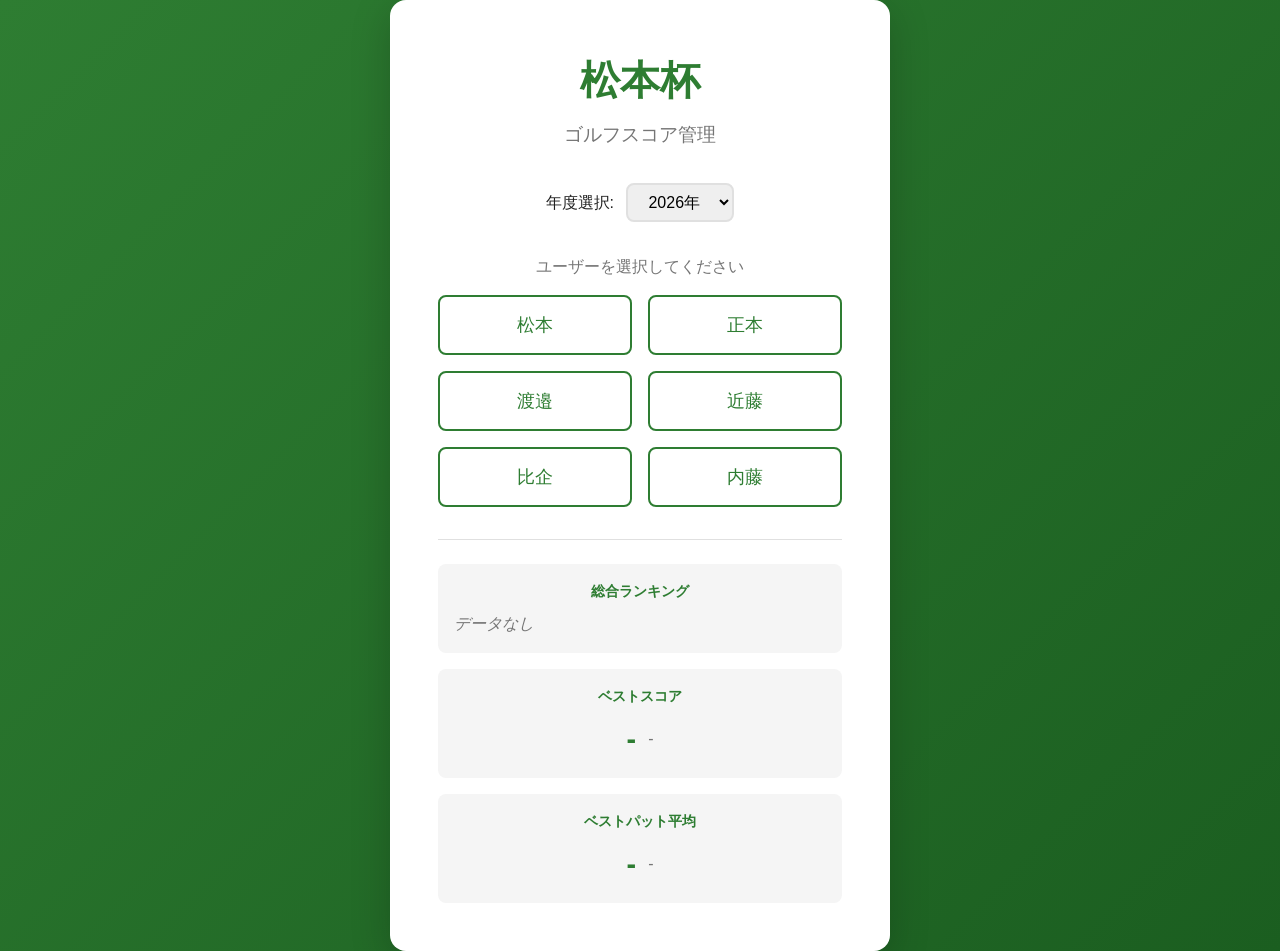
==== index.html @ 0624921a "年度ごとにファイルを管理するように修正" ====
<!DOCTYPE html>
<html lang="ja">
<head>
    <meta charset="UTF-8">
    <meta name="viewport" content="width=device-width, initial-scale=1.0">
    <title>松本杯 ゴルフスコア管理</title>
    <link rel="stylesheet" href="styles.css">
</head>
<body>
    <!-- ログイン画面 -->
    <div id="login-screen" class="screen">
        <div class="login-container">
            <h1>松本杯</h1>
            <h2>ゴルフスコア管理</h2>
            <div class="year-selector">
                <label for="year-select">年度選択:</label>
                <select id="year-select">
                    <!-- JSで動的に生成 -->
                </select>
            </div>
            <div class="user-selector">
                <p>ユーザーを選択してください</p>
                <div id="user-buttons" class="user-buttons">
                    <!-- JSで動的に生成 -->
                </div>
            </div>

            <div class="login-stats">
                <div class="login-stats-grid">
                    <div class="login-stat-item">
                        <h4>総合ランキング</h4>
                        <div id="login-ranking-list" class="login-ranking-list">
                            <!-- JSで動的に生成 -->
                        </div>
                    </div>
                    <div class="login-stat-item">
                        <h4>ベストスコア</h4>
                        <div class="login-stat-value">
                            <span id="login-best-score" class="stat-number">-</span>
                            <span id="login-best-score-holder" class="stat-holder">-</span>
                        </div>
                    </div>
                    <div class="login-stat-item">
                        <h4>ベストパット平均</h4>
                        <div class="login-stat-value">
                            <span id="login-best-putt" class="stat-number">-</span>
                            <span id="login-best-putt-holder" class="stat-holder">-</span>
                        </div>
                    </div>
                </div>
            </div>
        </div>
    </div>

    <!-- メイン画面 -->
    <div id="main-screen" class="screen hidden">
        <header>
            <div class="header-left">
                <h1 id="cup-title">2025松本杯</h1>
            </div>
            <div class="header-right">
                <button onclick="refreshData()" class="btn-refresh">最新データ取得</button>
                <span id="current-user"></span>
                <button id="logout-btn" class="btn-logout">ログアウト</button>
            </div>
        </header>

        <nav class="tab-nav">
            <button class="tab-btn active" data-tab="dashboard">ダッシュボード</button>
            <button class="tab-btn" data-tab="ranking">ランキング</button>
            <button class="tab-btn" data-tab="scores">スコア一覧</button>
            <button class="tab-btn" data-tab="my-input">スコア入力</button>
            <button class="tab-btn" data-tab="bulk-input">一括入力</button>
            <button class="tab-btn" data-tab="awards">各賞・ルール</button>
            <button class="tab-btn" data-tab="help">操作方法</button>
        </nav>

        <main>
            <!-- ダッシュボード -->
            <section id="dashboard" class="tab-content active">
                <div class="dashboard-grid">
                    <div class="card highlight-card">
                        <h3>ベストスコア賞</h3>
                        <div class="award-display">
                            <span class="big-number" id="best-score-value">-</span>
                            <span class="award-holder" id="best-score-holder">-</span>
                        </div>
                    </div>
                    <div class="card highlight-card">
                        <h3>パット平均ベスト賞</h3>
                        <div class="award-display">
                            <span class="big-number" id="best-putt-value">-</span>
                            <span class="award-holder" id="best-putt-holder">-</span>
                        </div>
                    </div>
                    <div class="card">
                        <h3>開催情報</h3>
                        <div class="info-display">
                            <p>総開催回数: <span id="total-rounds">-</span>回</p>
                            <p>有効参加者: <span id="valid-participants">-</span>名</p>
                        </div>
                    </div>
                    <div class="card">
                        <h3>あなたの成績</h3>
                        <div id="my-stats" class="my-stats">
                            <p>参加回数: <span id="my-rounds">-</span>回</p>
                            <p>平均スコア: <span id="my-avg-score">-</span></p>
                            <p>ベストスコア: <span id="my-best-score">-</span></p>
                            <p>平均パット: <span id="my-avg-putt">-</span></p>
                        </div>
                    </div>
                </div>

                <div class="card">
                    <h3>総合ランキング</h3>
                    <p class="note">※3回以上参加者のみ（ハンディ適用）</p>
                    <table class="ranking-table dashboard-ranking" id="dashboard-overall-ranking">
                        <thead>
                            <tr>
                                <th>順位</th>
                                <th>名前</th>
                                <th>平均</th>
                                <th>回数</th>
                                <th>賞</th>
                            </tr>
                        </thead>
                        <tbody></tbody>
                    </table>
                </div>

                <div class="card special-achievements">
                    <h3>特別達成</h3>
                    <div class="achievements-grid">
                        <div class="achievement-item">
                            <h4>ホールインワン達成者</h4>
                            <ul id="hole-in-one-list">
                                <li class="no-data">達成者なし</li>
                            </ul>
                        </div>
                        <div class="achievement-item">
                            <h4>イーグル達成者</h4>
                            <ul id="eagle-list">
                                <li class="no-data">達成者なし</li>
                            </ul>
                        </div>
                    </div>
                </div>
            </section>

            <!-- ランキング -->
            <section id="ranking" class="tab-content">
                <div class="ranking-controls">
                    <div class="radio-group">
                        <label class="radio-label">
                            <input type="radio" name="handicap-mode" value="with" checked>
                            ハンディ適用
                        </label>
                        <label class="radio-label">
                            <input type="radio" name="handicap-mode" value="without">
                            ハンディなし
                        </label>
                    </div>
                </div>

                <div class="ranking-grid">
                    <div class="card">
                        <h3>総合順位（平均スコア）</h3>
                        <p class="note">※3回以上参加者のみ</p>
                        <table class="ranking-table" id="overall-ranking">
                            <thead>
                                <tr>
                                    <th>順位</th>
                                    <th>名前</th>
                                    <th>平均</th>
                                    <th>回数</th>
                                    <th>賞</th>
                                </tr>
                            </thead>
                            <tbody></tbody>
                        </table>
                    </div>

                    <div class="card">
                        <h3>ベストスコアランキング</h3>
                        <table class="ranking-table" id="best-score-ranking">
                            <thead>
                                <tr>
                                    <th>順位</th>
                                    <th>名前</th>
                                    <th>スコア</th>
                                    <th>日付</th>
                                    <th>コース</th>
                                </tr>
                            </thead>
                            <tbody></tbody>
                        </table>
                    </div>

                    <div class="card">
                        <h3>パット平均ランキング</h3>
                        <p class="note">※3回以上参加者のみ</p>
                        <table class="ranking-table" id="putt-ranking">
                            <thead>
                                <tr>
                                    <th>順位</th>
                                    <th>名前</th>
                                    <th>平均</th>
                                    <th>回数</th>
                                </tr>
                            </thead>
                            <tbody></tbody>
                        </table>
                    </div>
                </div>
            </section>

            <!-- スコア一覧 -->
            <section id="scores" class="tab-content">
                <div class="scores-controls">
                    <div class="filter-group">
                        <label for="filter-user">ユーザー:</label>
                        <select id="filter-user">
                            <option value="all">全員</option>
                        </select>
                    </div>
                    <div class="filter-group">
                        <label for="filter-course">コース:</label>
                        <select id="filter-course">
                            <option value="all">すべて</option>
                        </select>
                    </div>
                </div>

                <div class="card">
                    <div class="table-container">
                        <table class="scores-table" id="scores-table">
                            <thead>
                                <tr>
                                    <th>回</th>
                                    <th>日付</th>
                                    <th>コース</th>
                                    <th>人数</th>
                                    <th>松本</th>
                                    <th>正本</th>
                                    <th>渡邉</th>
                                    <th>近藤</th>
                                    <th>比企</th>
                                    <th>内藤</th>
                                    <th>操作</th>
                                </tr>
                            </thead>
                            <tbody></tbody>
                        </table>
                    </div>
                </div>
            </section>

            <!-- スコア入力（個人用） -->
            <section id="my-input" class="tab-content">
                <div class="card">
                    <h3>自分のスコアを入力</h3>
                    <p class="note">ログイン中: <span id="my-input-user"></span></p>

                    <div class="form-group">
                        <label for="my-input-year">年度:</label>
                        <select id="my-input-year">
                            <!-- JSで動的に生成 -->
                        </select>
                    </div>
                    <div class="form-group">
                        <label for="my-input-date">日付:</label>
                        <input type="date" id="my-input-date">
                    </div>
                    <div class="form-group">
                        <label for="my-input-course">コース:</label>
                        <input type="text" id="my-input-course" placeholder="コース名を入力" list="course-list">
                        <datalist id="course-list"></datalist>
                    </div>

                    <div class="score-input-single">
                        <div class="form-group">
                            <label for="my-input-score">スコア:</label>
                            <input type="number" id="my-input-score" placeholder="例: 95" min="50" max="200" inputmode="numeric">
                        </div>
                        <div class="form-group">
                            <label for="my-input-putt">パット数:</label>
                            <input type="number" id="my-input-putt" placeholder="例: 36" min="10" max="80" inputmode="numeric">
                        </div>
                    </div>

                    <div class="button-group">
                        <button id="save-my-score-btn" class="btn-primary btn-large">保存</button>
                    </div>
                </div>

                <div class="card">
                    <h3>最近の自分のスコア</h3>
                    <div id="my-recent-scores"></div>
                </div>
            </section>

            <!-- 一括入力 -->
            <section id="bulk-input" class="tab-content">
                <div class="card">
                    <h3 id="bulk-input-title">全員のスコアを一括入力</h3>
                    <div class="form-row">
                        <button id="new-score-btn" class="btn-secondary">新規入力</button>
                    </div>
                    <div class="form-group">
                        <label for="input-year">年度:</label>
                        <select id="input-year">
                            <!-- JSで動的に生成 -->
                        </select>
                    </div>
                    <div class="form-group">
                        <label for="input-date">日付:</label>
                        <input type="date" id="input-date">
                    </div>
                    <div class="form-group">
                        <label for="input-course">コース:</label>
                        <input type="text" id="input-course" placeholder="コース名を入力">
                    </div>
                </div>

                <div class="card">
                    <h3>スコア入力</h3>
                    <div id="score-inputs" class="score-inputs">
                        <!-- JSで動的に生成 -->
                    </div>
                </div>

                <div class="card">
                    <h3>特別達成（あれば入力）</h3>
                    <div class="special-input">
                        <div class="form-group">
                            <label for="hole-in-one-input">ホールインワン:</label>
                            <select id="hole-in-one-input">
                                <option value="">なし</option>
                            </select>
                            <input type="number" id="hole-in-one-hole" placeholder="ホール番号" min="1" max="18" inputmode="numeric">
                        </div>
                        <div class="form-group">
                            <label for="eagle-input">イーグル:</label>
                            <select id="eagle-input">
                                <option value="">なし</option>
                            </select>
                            <input type="number" id="eagle-hole" placeholder="ホール番号" min="1" max="18" inputmode="numeric">
                        </div>
                    </div>
                </div>

                <div class="button-group">
                    <button id="save-score-btn" class="btn-primary">保存</button>
                    <button id="delete-score-btn" class="btn-danger hidden" onclick="deleteRound()">削除</button>
                </div>

                <div class="card">
                    <h3>データ管理</h3>
                    <div class="button-group">
                        <button id="export-btn" class="btn-secondary">エクスポート</button>
                        <button id="import-btn" class="btn-secondary">インポート</button>
                        <input type="file" id="import-file" accept=".json" style="display: none;">
                    </div>
                </div>
            </section>

            <!-- 各賞・ルール -->
            <section id="awards" class="tab-content">
                <div class="card">
                    <h3>カップ名設定</h3>
                    <div class="cup-name-settings">
                        <p class="help-text">年度ごとのカップ名を設定できます。優勝者の名前が翌年のカップ名になります。</p>
                        <div class="cup-name-input-group">
                            <label for="cup-name-input">カップ名:</label>
                            <input type="text" id="cup-name-input" placeholder="例: 松本杯" maxlength="20">
                            <button id="save-cup-name-btn" class="btn-primary">保存</button>
                        </div>
                    </div>
                </div>

                <div class="card">
                    <h3>開催・参加条件</h3>
                    <ul class="rules-list">
                        <li>ラウンド参加人数が<strong>3名以上</strong>であること</li>
                        <li>ラウンドに<strong>3回以上参加</strong>していること</li>
                    </ul>
                </div>

                <div class="card">
                    <h3>各賞</h3>
                    <table class="awards-table">
                        <tbody>
                            <tr class="gold">
                                <td>優勝</td>
                                <td>翌年の○○杯に名前が付く、トロフィー授与</td>
                            </tr>
                            <tr class="silver">
                                <td>準優勝</td>
                                <td>6位からラウンドの昼食代を奢ってもらう ※</td>
                            </tr>
                            <tr class="bronze">
                                <td>3位</td>
                                <td>5位からラウンドの昼食代を奢ってもらう ※</td>
                            </tr>
                            <tr>
                                <td>4位</td>
                                <td>何もなし</td>
                            </tr>
                            <tr class="penalty">
                                <td>5位</td>
                                <td>3位のラウンドの昼食代を奢る ※</td>
                            </tr>
                            <tr class="penalty">
                                <td>6位</td>
                                <td>準優勝のラウンドの昼食代を奢る ※</td>
                            </tr>
                        </tbody>
                    </table>
                    <p class="note">※：食事付いていないプランで全額</p>
                </div>

                <div class="card">
                    <h3>特別賞</h3>
                    <div class="special-awards">
                        <div class="special-award-item">
                            <h4>ベストスコア賞</h4>
                            <p>参加者全員から1,000円集めて6,000円ぐらいのゴルフボールをプレゼント（受賞者が好きなゴルフボールを選べる）</p>
                        </div>
                        <div class="special-award-item">
                            <h4>平均パット数ランキング1位</h4>
                            <p>参加者全員から1,000円集めて6,000円ぐらいのゴルフボールをプレゼント（受賞者が好きなゴルフボールを選べる）</p>
                        </div>
                    </div>
                </div>

                <div class="card">
                    <h3>パット数のルール</h3>
                    <ul class="rules-list">
                        <li>パット数はグリーン上でパットした数</li>
                        <li>一度グリーンを出てもリセットされない</li>
                        <li>OKもパット数に含める</li>
                    </ul>
                </div>

                <div class="card">
                    <h3>ハンディキャップ設定</h3>
                    <div id="handicap-settings" class="handicap-settings">
                        <!-- JSで動的に生成 -->
                    </div>
                    <button id="save-handicap-btn" class="btn-primary">ハンディキャップを保存</button>
                </div>
            </section>

            <!-- 操作方法 -->
            <section id="help" class="tab-content">
                <div class="card">
                    <h3>基本的な使い方</h3>
                    <div class="help-section">
                        <h4>1. ログイン</h4>
                        <p>トップ画面で自分の名前をタップしてログインします。</p>
                    </div>
                    <div class="help-section">
                        <h4>2. スコアの入力方法</h4>
                        <ul class="rules-list">
                            <li><strong>スコア入力</strong>: 自分のスコアだけを簡単に入力できます</li>
                            <li><strong>一括入力</strong>: 全員のスコアをまとめて入力できます（幹事向け）</li>
                        </ul>
                    </div>
                    <div class="help-section">
                        <h4>3. スコアの編集・削除</h4>
                        <p>「スコア一覧」で編集したいラウンドの「編集」ボタンをタップすると、一括入力画面で修正できます。</p>
                    </div>
                </div>

                <div class="card">
                    <h3>各画面の説明</h3>
                    <div class="help-section">
                        <h4>ダッシュボード</h4>
                        <p>ベストスコア賞、パット平均ベスト賞の現在の1位と、自分の成績を確認できます。</p>
                    </div>
                    <div class="help-section">
                        <h4>ランキング</h4>
                        <p>総合順位、ベストスコアランキング、パット平均ランキングを確認できます。ハンディキャップの適用有無を切り替えられます。</p>
                    </div>
                    <div class="help-section">
                        <h4>スコア一覧</h4>
                        <p>全ラウンドのスコアを一覧で確認できます。ユーザーやコースでフィルタリングも可能です。</p>
                    </div>
                    <div class="help-section">
                        <h4>各賞・ルール</h4>
                        <p>大会のルールと各賞の内容、ハンディキャップ設定、カップ名の変更ができます。</p>
                    </div>
                </div>

                <div class="card">
                    <h3>データ共有について</h3>
                    <div class="help-section">
                        <h4>最新データの取得</h4>
                        <p>画面上部の「<strong>最新データ取得</strong>」ボタンをタップすると、他の端末で更新されたデータを取得できます。</p>
                    </div>
                    <div class="help-section">
                        <h4>データの共有方法</h4>
                        <p>スコアを保存すると、画面下部に通知が表示されます。「<strong>S3用データをダウンロード</strong>」をタップしてファイルを保存し、S3にアップロードすると他の端末と共有できます。</p>
                    </div>
                    <div class="help-section">
                        <h4>データのバックアップ</h4>
                        <p>「一括入力」画面の「エクスポート」でデータをファイルに保存できます。「インポート」で復元できます。</p>
                    </div>
                    <div class="help-section">
                        <h4>有効なラウンド</h4>
                        <p>参加人数が3名以上のラウンドのみがランキングに反映されます。3名未満のラウンドは薄く表示されます。</p>
                    </div>
                </div>

                <div class="card">
                    <h3>設定について</h3>
                    <div class="help-section">
                        <h4>カップ名の変更</h4>
                        <p>「各賞・ルール」画面で年度ごとのカップ名を変更できます。優勝者の名前が翌年のカップ名になります。</p>
                    </div>
                    <div class="help-section">
                        <h4>ハンディキャップ設定</h4>
                        <p>「各賞・ルール」画面で各ユーザーのハンディキャップを設定できます。</p>
                    </div>
                </div>

                <div class="card">
                    <h3>よくある質問</h3>
                    <div class="help-section">
                        <h4>Q: スコアを間違えて入力した</h4>
                        <p>A: 「スコア一覧」から該当ラウンドの「編集」ボタンをタップして修正してください。</p>
                    </div>
                    <div class="help-section">
                        <h4>Q: 他の人のスコアを入力したい</h4>
                        <p>A: 「一括入力」画面で全員分のスコアを入力できます。</p>
                    </div>
                    <div class="help-section">
                        <h4>Q: 他の端末で入力したデータが表示されない</h4>
                        <p>A: 画面上部の「最新データ取得」ボタンをタップしてください。</p>
                    </div>
                    <div class="help-section">
                        <h4>Q: カップ名を変更したい</h4>
                        <p>A: 「各賞・ルール」画面の「カップ名設定」でカップ名を変更できます。</p>
                    </div>
                </div>
            </section>
        </main>
    </div>

    <script src="data.js"></script>
    <script src="app.js"></script>
</body>
</html>
---- styles.css ----
/* リセット & 基本設定 */
* {
    margin: 0;
    padding: 0;
    box-sizing: border-box;
}

:root {
    --primary-color: #2e7d32;
    --primary-dark: #1b5e20;
    --primary-light: #4caf50;
    --secondary-color: #1565c0;
    --gold: #ffd700;
    --silver: #c0c0c0;
    --bronze: #cd7f32;
    --danger: #d32f2f;
    --warning: #f57c00;
    --background: #f5f5f5;
    --card-bg: #ffffff;
    --text-primary: #212121;
    --text-secondary: #757575;
    --border-color: #e0e0e0;
}

body {
    font-family: 'Segoe UI', 'Hiragino Sans', 'Meiryo', sans-serif;
    background-color: var(--background);
    color: var(--text-primary);
    line-height: 1.6;
}

/* スクリーン制御 */
.screen {
    min-height: 100vh;
}

.hidden {
    display: none !important;
}

/* ログイン画面 */
#login-screen {
    display: flex;
    align-items: center;
    justify-content: center;
    background: linear-gradient(135deg, var(--primary-color) 0%, var(--primary-dark) 100%);
}

.login-container {
    background: white;
    padding: 3rem;
    border-radius: 16px;
    box-shadow: 0 10px 40px rgba(0, 0, 0, 0.2);
    text-align: center;
    max-width: 500px;
    width: 90%;
}

.login-container h1 {
    color: var(--primary-color);
    font-size: 2.5rem;
    margin-bottom: 0.5rem;
}

.login-container h2 {
    color: var(--text-secondary);
    font-size: 1.2rem;
    font-weight: normal;
    margin-bottom: 2rem;
}

.year-selector {
    margin-bottom: 2rem;
}

.year-selector label {
    margin-right: 0.5rem;
}

.year-selector select {
    padding: 0.5rem 1rem;
    font-size: 1rem;
    border: 2px solid var(--border-color);
    border-radius: 8px;
    cursor: pointer;
}

.user-selector p {
    margin-bottom: 1rem;
    color: var(--text-secondary);
}

.user-buttons {
    display: grid;
    grid-template-columns: repeat(2, 1fr);
    gap: 1rem;
}

.user-btn {
    padding: 1rem 1.5rem;
    font-size: 1.1rem;
    border: 2px solid var(--primary-color);
    background: white;
    color: var(--primary-color);
    border-radius: 8px;
    cursor: pointer;
    transition: all 0.3s ease;
}

.user-btn:hover {
    background: var(--primary-color);
    color: white;
    transform: translateY(-2px);
    box-shadow: 0 4px 12px rgba(46, 125, 50, 0.3);
}

/* ログイン画面の統計表示 */
.login-stats {
    margin-top: 2rem;
    padding-top: 1.5rem;
    border-top: 1px solid var(--border-color);
}

.login-stats-grid {
    display: grid;
    grid-template-columns: 1fr;
    gap: 1rem;
}

.login-stat-item {
    background: var(--background);
    padding: 1rem;
    border-radius: 8px;
    text-align: left;
}

.login-stat-item h4 {
    color: var(--primary-color);
    font-size: 0.9rem;
    margin-bottom: 0.5rem;
    text-align: center;
}

.login-stat-value {
    display: flex;
    align-items: center;
    justify-content: center;
    gap: 0.75rem;
}

.login-stat-value .stat-number {
    font-size: 1.8rem;
    font-weight: bold;
    color: var(--primary-color);
}

.login-stat-value .stat-holder {
    font-size: 1rem;
    color: var(--text-secondary);
}

.login-ranking-list {
    /* 6人全員表示 */
}

.login-rank-item {
    display: flex;
    align-items: center;
    padding: 0.4rem 0.5rem;
    border-bottom: 1px solid var(--border-color);
    gap: 0.5rem;
}

.login-rank-item:last-child {
    border-bottom: none;
}

.login-rank-badge {
    width: 24px;
    height: 24px;
    border-radius: 50%;
    display: flex;
    align-items: center;
    justify-content: center;
    font-size: 0.8rem;
    font-weight: bold;
    color: white;
}

.login-rank-badge.rank-1 {
    background: var(--gold);
    color: #333;
}

.login-rank-badge.rank-2 {
    background: var(--silver);
    color: #333;
}

.login-rank-badge.rank-3 {
    background: var(--bronze);
    color: white;
}

.login-rank-num {
    width: 24px;
    height: 24px;
    display: flex;
    align-items: center;
    justify-content: center;
    font-size: 0.9rem;
    color: var(--text-secondary);
}

.login-rank-name {
    flex: 1;
    font-weight: 500;
}

.login-rank-avg {
    font-weight: bold;
    color: var(--primary-color);
}

/* ヘッダー */
header {
    background: var(--primary-color);
    color: white;
    padding: 1rem 2rem;
    display: flex;
    justify-content: space-between;
    align-items: center;
    box-shadow: 0 2px 8px rgba(0, 0, 0, 0.1);
}

header h1 {
    font-size: 1.5rem;
}

.header-right {
    display: flex;
    align-items: center;
    gap: 1rem;
}

#current-user {
    font-weight: bold;
}

.btn-logout {
    padding: 0.5rem 1rem;
    background: white;
    color: var(--primary-color);
    border: none;
    border-radius: 4px;
    cursor: pointer;
    font-weight: bold;
    transition: all 0.3s ease;
}

.btn-logout:hover {
    background: var(--primary-light);
    color: white;
}

/* タブナビゲーション */
.tab-nav {
    background: white;
    padding: 0 1rem;
    display: flex;
    gap: 0.5rem;
    border-bottom: 2px solid var(--border-color);
    overflow-x: auto;
}

.tab-btn {
    padding: 1rem 1.5rem;
    border: none;
    background: none;
    cursor: pointer;
    font-size: 1rem;
    color: var(--text-secondary);
    border-bottom: 3px solid transparent;
    transition: all 0.3s ease;
    white-space: nowrap;
}

.tab-btn:hover {
    color: var(--primary-color);
}

.tab-btn.active {
    color: var(--primary-color);
    border-bottom-color: var(--primary-color);
    font-weight: bold;
}

/* メインコンテンツ */
main {
    padding: 2rem;
    max-width: 1400px;
    margin: 0 auto;
}

.tab-content {
    display: none;
}

.tab-content.active {
    display: block;
}

/* カード */
.card {
    background: var(--card-bg);
    border-radius: 12px;
    padding: 1.5rem;
    box-shadow: 0 2px 8px rgba(0, 0, 0, 0.08);
    margin-bottom: 1.5rem;
}

.card h3 {
    color: var(--primary-color);
    margin-bottom: 1rem;
    padding-bottom: 0.5rem;
    border-bottom: 2px solid var(--border-color);
}

/* ダッシュボードグリッド */
.dashboard-grid {
    display: grid;
    grid-template-columns: repeat(auto-fit, minmax(280px, 1fr));
    gap: 1.5rem;
    margin-bottom: 1.5rem;
}

.highlight-card {
    background: linear-gradient(135deg, var(--primary-color) 0%, var(--primary-dark) 100%);
    color: white;
}

.highlight-card h3 {
    color: white;
    border-bottom-color: rgba(255, 255, 255, 0.3);
}

.award-display {
    text-align: center;
    padding: 1rem;
}

.big-number {
    display: block;
    font-size: 3rem;
    font-weight: bold;
    line-height: 1;
}

.award-holder {
    display: block;
    font-size: 1.2rem;
    margin-top: 0.5rem;
    opacity: 0.9;
}

.info-display p,
.my-stats p {
    margin: 0.5rem 0;
}

/* 特別達成 */
.special-achievements {
    background: var(--card-bg);
}

.achievements-grid {
    display: grid;
    grid-template-columns: repeat(auto-fit, minmax(250px, 1fr));
    gap: 2rem;
}

.achievement-item h4 {
    color: var(--secondary-color);
    margin-bottom: 0.5rem;
}

.achievement-item ul {
    list-style: none;
}

.achievement-item li {
    padding: 0.5rem 0;
    border-bottom: 1px solid var(--border-color);
}

.achievement-item li:last-child {
    border-bottom: none;
}

.no-data {
    color: var(--text-secondary);
    font-style: italic;
}

/* ランキング */
.ranking-controls {
    margin-bottom: 1.5rem;
}

.radio-group {
    display: flex;
    gap: 2rem;
    flex-wrap: wrap;
}

.radio-label {
    display: flex;
    align-items: center;
    gap: 0.5rem;
    cursor: pointer;
    padding: 0.5rem 1rem;
    background: white;
    border: 2px solid var(--border-color);
    border-radius: 8px;
    transition: all 0.3s ease;
}

.radio-label:hover {
    border-color: var(--primary-color);
}

.radio-label:has(input:checked) {
    border-color: var(--primary-color);
    background: rgba(46, 125, 50, 0.1);
}

.radio-label input[type="radio"] {
    width: 18px;
    height: 18px;
    cursor: pointer;
    accent-color: var(--primary-color);
}

.toggle-group label {
    display: flex;
    align-items: center;
    gap: 0.5rem;
    cursor: pointer;
}

.toggle-group input[type="checkbox"] {
    width: 20px;
    height: 20px;
    cursor: pointer;
}

.ranking-grid {
    display: grid;
    grid-template-columns: repeat(auto-fit, minmax(400px, 1fr));
    gap: 1.5rem;
}

.ranking-table {
    width: 100%;
    border-collapse: collapse;
}

.ranking-table th,
.ranking-table td {
    padding: 0.75rem;
    text-align: left;
    border-bottom: 1px solid var(--border-color);
}

.ranking-table th {
    background: var(--background);
    font-weight: bold;
    color: var(--text-secondary);
}

.ranking-table tbody tr:hover {
    background: var(--background);
}

.rank-1 {
    background: linear-gradient(90deg, rgba(255, 215, 0, 0.2) 0%, transparent 100%);
}

.rank-2 {
    background: linear-gradient(90deg, rgba(192, 192, 192, 0.2) 0%, transparent 100%);
}

.rank-3 {
    background: linear-gradient(90deg, rgba(205, 127, 50, 0.2) 0%, transparent 100%);
}

.rank-5, .rank-6 {
    background: linear-gradient(90deg, rgba(211, 47, 47, 0.1) 0%, transparent 100%);
}

.award-badge {
    display: inline-block;
    padding: 0.25rem 0.5rem;
    border-radius: 4px;
    font-size: 0.8rem;
    font-weight: bold;
}

.award-gold {
    background: var(--gold);
    color: #333;
}

.award-silver {
    background: var(--silver);
    color: #333;
}

.award-bronze {
    background: var(--bronze);
    color: white;
}

.award-penalty {
    background: var(--danger);
    color: white;
}

.note {
    font-size: 0.85rem;
    color: var(--text-secondary);
    margin-bottom: 1rem;
}

/* スコア一覧 */
.scores-controls {
    display: flex;
    gap: 1.5rem;
    margin-bottom: 1.5rem;
    flex-wrap: wrap;
}

.filter-group {
    display: flex;
    align-items: center;
    gap: 0.5rem;
}

.filter-group select {
    padding: 0.5rem 1rem;
    border: 2px solid var(--border-color);
    border-radius: 8px;
    font-size: 1rem;
    cursor: pointer;
}

.table-container {
    overflow-x: auto;
}

.scores-table {
    width: 100%;
    border-collapse: collapse;
    min-width: 900px;
}

.scores-table th,
.scores-table td {
    padding: 0.75rem;
    text-align: center;
    border: 1px solid var(--border-color);
}

.scores-table th {
    background: var(--primary-color);
    color: white;
    font-weight: bold;
}

.scores-table tbody tr:nth-child(even) {
    background: var(--background);
}

.scores-table tbody tr:hover {
    background: rgba(46, 125, 50, 0.1);
}

.score-cell {
    position: relative;
}

.score-value {
    font-weight: bold;
}

.putt-value {
    font-size: 0.8rem;
    color: var(--text-secondary);
}

.not-participated {
    color: var(--text-secondary);
}

/* スコア入力 */
.form-group {
    margin-bottom: 1rem;
}

.form-group label {
    display: block;
    margin-bottom: 0.5rem;
    font-weight: bold;
}

.form-group input[type="date"],
.form-group input[type="text"],
.form-group input[type="number"],
.form-group select {
    padding: 0.75rem;
    border: 2px solid var(--border-color);
    border-radius: 8px;
    font-size: 1rem;
    width: 100%;
    max-width: 300px;
}

.form-group input:focus,
.form-group select:focus {
    border-color: var(--primary-color);
    outline: none;
}

.score-inputs {
    display: grid;
    grid-template-columns: repeat(auto-fit, minmax(200px, 1fr));
    gap: 1rem;
}

.score-input-item {
    background: var(--background);
    padding: 1rem;
    border-radius: 8px;
}

.score-input-item label {
    display: block;
    font-weight: bold;
    margin-bottom: 0.5rem;
    color: var(--primary-color);
}

.score-input-item input {
    width: 100%;
    padding: 0.5rem;
    border: 2px solid var(--border-color);
    border-radius: 4px;
    font-size: 1rem;
    margin-bottom: 0.5rem;
}

.special-input {
    display: grid;
    grid-template-columns: repeat(auto-fit, minmax(300px, 1fr));
    gap: 1rem;
}

.special-input .form-group {
    display: flex;
    align-items: center;
    gap: 0.5rem;
    flex-wrap: wrap;
}

.special-input .form-group label {
    margin-bottom: 0;
    min-width: 100px;
}

.special-input select,
.special-input input[type="number"] {
    max-width: 150px;
}

.button-group {
    display: flex;
    gap: 1rem;
    margin-top: 1.5rem;
    flex-wrap: wrap;
}

.btn-primary {
    padding: 0.75rem 2rem;
    background: var(--primary-color);
    color: white;
    border: none;
    border-radius: 8px;
    font-size: 1rem;
    font-weight: bold;
    cursor: pointer;
    transition: all 0.3s ease;
}

.btn-primary:hover {
    background: var(--primary-dark);
    transform: translateY(-2px);
    box-shadow: 0 4px 12px rgba(46, 125, 50, 0.3);
}

.btn-secondary {
    padding: 0.75rem 2rem;
    background: white;
    color: var(--primary-color);
    border: 2px solid var(--primary-color);
    border-radius: 8px;
    font-size: 1rem;
    font-weight: bold;
    cursor: pointer;
    transition: all 0.3s ease;
}

.btn-secondary:hover {
    background: var(--primary-color);
    color: white;
}

.btn-danger {
    padding: 0.75rem 2rem;
    background: var(--danger);
    color: white;
    border: none;
    border-radius: 8px;
    font-size: 1rem;
    font-weight: bold;
    cursor: pointer;
    transition: all 0.3s ease;
}

.btn-danger:hover {
    background: #b71c1c;
    transform: translateY(-2px);
    box-shadow: 0 4px 12px rgba(211, 47, 47, 0.3);
}

.btn-edit {
    padding: 0.4rem 0.8rem;
    background: var(--secondary-color);
    color: white;
    border: none;
    border-radius: 4px;
    font-size: 0.85rem;
    cursor: pointer;
    transition: all 0.3s ease;
}

.btn-edit:hover {
    background: #0d47a1;
}

.form-row {
    margin-bottom: 1rem;
}

/* 各賞・ルール */
.rules-list {
    list-style: disc;
    padding-left: 1.5rem;
}

.rules-list li {
    margin: 0.5rem 0;
}

.awards-table {
    width: 100%;
    border-collapse: collapse;
}

.awards-table td {
    padding: 1rem;
    border-bottom: 1px solid var(--border-color);
}

.awards-table td:first-child {
    font-weight: bold;
    width: 100px;
}

.awards-table tr.gold td:first-child {
    color: var(--gold);
    text-shadow: 1px 1px 2px rgba(0, 0, 0, 0.3);
}

.awards-table tr.silver td:first-child {
    color: #808080;
}

.awards-table tr.bronze td:first-child {
    color: var(--bronze);
}

.awards-table tr.penalty {
    background: rgba(211, 47, 47, 0.05);
}

.awards-table tr.penalty td:first-child {
    color: var(--danger);
}

.special-awards {
    display: grid;
    grid-template-columns: repeat(auto-fit, minmax(300px, 1fr));
    gap: 1.5rem;
}

.special-award-item {
    background: var(--background);
    padding: 1rem;
    border-radius: 8px;
    border-left: 4px solid var(--secondary-color);
}

.special-award-item h4 {
    color: var(--secondary-color);
    margin-bottom: 0.5rem;
}

/* カップ名設定 */
.cup-name-settings {
    margin-bottom: 1rem;
}

.cup-name-settings .help-text {
    color: var(--text-secondary);
    font-size: 0.9rem;
    margin-bottom: 1rem;
}

.cup-name-input-group {
    display: flex;
    align-items: center;
    gap: 1rem;
    flex-wrap: wrap;
}

.cup-name-input-group label {
    font-weight: bold;
    min-width: 80px;
}

.cup-name-input-group input {
    flex: 1;
    min-width: 150px;
    max-width: 300px;
    padding: 0.75rem;
    border: 2px solid var(--border-color);
    border-radius: 4px;
    font-size: 1rem;
}

.cup-name-input-group input:focus {
    border-color: var(--primary-color);
    outline: none;
}

.cup-name-input-group .btn-primary {
    white-space: nowrap;
}

/* ハンディキャップ設定 */
.handicap-settings {
    display: grid;
    grid-template-columns: repeat(auto-fit, minmax(200px, 1fr));
    gap: 1rem;
    margin-bottom: 1rem;
}

.handicap-item {
    display: flex;
    align-items: center;
    gap: 0.5rem;
}

.handicap-item label {
    min-width: 80px;
    font-weight: bold;
}

.handicap-item input {
    width: 80px;
    padding: 0.5rem;
    border: 2px solid var(--border-color);
    border-radius: 4px;
    font-size: 1rem;
    text-align: center;
}

/* ヘルプセクション */
.help-section {
    margin-bottom: 1.5rem;
    padding-bottom: 1rem;
    border-bottom: 1px solid var(--border-color);
}

.help-section:last-child {
    margin-bottom: 0;
    padding-bottom: 0;
    border-bottom: none;
}

.help-section h4 {
    color: var(--primary-color);
    margin-bottom: 0.5rem;
}

.help-section p {
    color: var(--text-secondary);
    line-height: 1.8;
}

/* スコア入力（個人用） */
.score-input-single {
    display: grid;
    grid-template-columns: repeat(auto-fit, minmax(150px, 1fr));
    gap: 1rem;
    margin-bottom: 1rem;
}

.score-input-single input {
    font-size: 1.2rem;
    padding: 1rem;
}

.btn-large {
    padding: 1rem 2rem;
    font-size: 1.2rem;
}

/* 最近のスコア表示 */
.recent-scores-list {
    list-style: none;
}

.recent-scores-list li {
    padding: 0.75rem;
    border-bottom: 1px solid var(--border-color);
    display: flex;
    justify-content: space-between;
    flex-wrap: wrap;
    gap: 0.5rem;
}

.recent-scores-list li:last-child {
    border-bottom: none;
}

.recent-score-date {
    color: var(--text-secondary);
    font-size: 0.9rem;
}

.recent-score-course {
    flex-basis: 100%;
    font-size: 0.85rem;
    color: var(--text-secondary);
}

.recent-score-value {
    font-weight: bold;
    color: var(--primary-color);
}

/* レスポンシブ - タブレット */
@media (max-width: 1024px) {
    .ranking-grid {
        grid-template-columns: 1fr;
    }

    .scores-table {
        min-width: 700px;
    }
}

/* レスポンシブ - スマホ */
@media (max-width: 768px) {
    .login-container {
        padding: 1.5rem;
        width: 95%;
    }

    .login-container h1 {
        font-size: 2rem;
    }

    .user-buttons {
        grid-template-columns: repeat(2, 1fr);
        gap: 0.75rem;
    }

    .user-btn {
        padding: 0.75rem 1rem;
        font-size: 1rem;
    }

    /* ログイン画面統計 - スマホ */
    .login-stats {
        margin-top: 1.5rem;
        padding-top: 1rem;
    }

    .login-stat-item {
        padding: 0.75rem;
    }

    .login-stat-value .stat-number {
        font-size: 1.5rem;
    }

    header {
        flex-direction: column;
        gap: 0.75rem;
        text-align: center;
        padding: 0.75rem 1rem;
    }

    header h1 {
        font-size: 1.2rem;
    }

    .header-right {
        flex-wrap: wrap;
        justify-content: center;
        gap: 0.5rem;
    }

    /* タブナビゲーション - スマホ用スクロール */
    .tab-nav {
        justify-content: flex-start;
        padding: 0 0.5rem;
        -webkit-overflow-scrolling: touch;
        scrollbar-width: none;
    }

    .tab-nav::-webkit-scrollbar {
        display: none;
    }

    .tab-btn {
        padding: 0.6rem 0.8rem;
        font-size: 0.85rem;
        flex-shrink: 0;
    }

    main {
        padding: 0.75rem;
    }

    .card {
        padding: 1rem;
        margin-bottom: 1rem;
        border-radius: 8px;
    }

    .card h3 {
        font-size: 1rem;
        margin-bottom: 0.75rem;
    }

    /* ダッシュボード */
    .dashboard-grid {
        grid-template-columns: 1fr;
        gap: 1rem;
    }

    .big-number {
        font-size: 2.5rem;
    }

    .award-holder {
        font-size: 1rem;
    }

    /* ランキング */
    .ranking-grid {
        grid-template-columns: 1fr;
    }

    .ranking-table th,
    .ranking-table td {
        padding: 0.5rem 0.3rem;
        font-size: 0.85rem;
    }

    .radio-group {
        gap: 1rem;
    }

    .radio-label {
        padding: 0.4rem 0.8rem;
        font-size: 0.9rem;
    }

    /* スコア一覧 */
    .scores-controls {
        flex-direction: column;
        gap: 0.75rem;
    }

    .filter-group {
        width: 100%;
    }

    .filter-group select {
        flex: 1;
    }

    .scores-table {
        min-width: 600px;
        font-size: 0.8rem;
    }

    .scores-table th,
    .scores-table td {
        padding: 0.5rem 0.25rem;
    }

    .btn-edit {
        padding: 0.3rem 0.5rem;
        font-size: 0.75rem;
    }

    /* フォーム */
    .form-group input[type="date"],
    .form-group input[type="text"],
    .form-group input[type="number"],
    .form-group select {
        max-width: 100%;
        font-size: 16px; /* iOSズーム防止 */
    }

    .score-inputs {
        grid-template-columns: repeat(2, 1fr);
        gap: 0.75rem;
    }

    .score-input-item {
        padding: 0.75rem;
    }

    .score-input-item label {
        font-size: 0.9rem;
    }

    .score-input-item input {
        padding: 0.4rem;
        font-size: 16px; /* iOSズーム防止 */
    }

    /* 個人スコア入力 */
    .score-input-single {
        grid-template-columns: 1fr 1fr;
    }

    .score-input-single input {
        font-size: 16px; /* iOSズーム防止 */
        padding: 0.75rem;
    }

    .btn-large {
        width: 100%;
        padding: 1rem;
    }

    /* ボタン */
    .button-group {
        flex-direction: column;
        gap: 0.75rem;
    }

    .btn-primary,
    .btn-secondary,
    .btn-danger {
        width: 100%;
        padding: 0.75rem 1rem;
    }

    /* 特別入力 */
    .special-input {
        grid-template-columns: 1fr;
    }

    .special-input .form-group {
        flex-direction: column;
        align-items: flex-start;
    }

    .special-input select,
    .special-input input[type="number"] {
        max-width: 100%;
        width: 100%;
    }

    /* ハンディキャップ設定 */
    .handicap-settings {
        grid-template-columns: repeat(2, 1fr);
    }

    .handicap-item {
        flex-direction: column;
        align-items: flex-start;
        gap: 0.25rem;
    }

    .handicap-item input {
        width: 100%;
    }

    /* 各賞テーブル */
    .awards-table td {
        padding: 0.75rem 0.5rem;
        font-size: 0.9rem;
    }

    .awards-table td:first-child {
        width: 60px;
    }

    /* 特別賞 */
    .special-awards {
        grid-template-columns: 1fr;
    }

    /* ヘルプ */
    .help-section {
        margin-bottom: 1rem;
        padding-bottom: 0.75rem;
    }

    .help-section h4 {
        font-size: 0.95rem;
    }

    .help-section p {
        font-size: 0.9rem;
    }
}

/* 小さいスマホ用 */
@media (max-width: 375px) {
    .user-buttons {
        grid-template-columns: 1fr;
    }

    .score-inputs {
        grid-template-columns: 1fr;
    }

    .handicap-settings {
        grid-template-columns: 1fr;
    }

    .tab-btn {
        padding: 0.5rem 0.6rem;
        font-size: 0.8rem;
    }
}

/* アニメーション */
@keyframes fadeIn {
    from {
        opacity: 0;
        transform: translateY(10px);
    }
    to {
        opacity: 1;
        transform: translateY(0);
    }
}

.card {
    animation: fadeIn 0.3s ease;
}

/* スクロールバー */
::-webkit-scrollbar {
    width: 8px;
    height: 8px;
}

::-webkit-scrollbar-track {
    background: var(--background);
}

::-webkit-scrollbar-thumb {
    background: var(--primary-light);
    border-radius: 4px;
}

::-webkit-scrollbar-thumb:hover {
    background: var(--primary-color);
}

/* S3同期通知 */
.sync-notification {
    position: fixed;
    bottom: 20px;
    left: 50%;
    transform: translateX(-50%);
    background: white;
    padding: 1rem 1.5rem;
    border-radius: 12px;
    box-shadow: 0 4px 20px rgba(0, 0, 0, 0.2);
    z-index: 1000;
    display: flex;
    flex-direction: column;
    gap: 0.75rem;
    max-width: 90%;
    text-align: center;
    border: 2px solid var(--primary-color);
}

.sync-notification p {
    margin: 0;
    font-weight: bold;
    color: var(--primary-color);
}

.sync-notification button {
    padding: 0.5rem 1rem;
    font-size: 0.9rem;
}

/* 成功通知 */
.sync-notification.success {
    border-color: #4caf50;
}

.sync-notification.success p {
    color: #4caf50;
}

/* エラー通知 */
.sync-notification.error {
    border-color: #f44336;
}

.sync-notification.error p {
    color: #f44336;
}

@media (max-width: 768px) {
    .sync-notification {
        bottom: 10px;
        left: 10px;
        right: 10px;
        transform: none;
    }
}

/* 更新ボタン */
.btn-refresh {
    padding: 0.5rem 1rem;
    background: var(--secondary-color);
    color: white;
    border: none;
    border-radius: 4px;
    cursor: pointer;
    font-size: 0.9rem;
    transition: all 0.3s ease;
}

.btn-refresh:hover {
    background: #0d47a1;
}
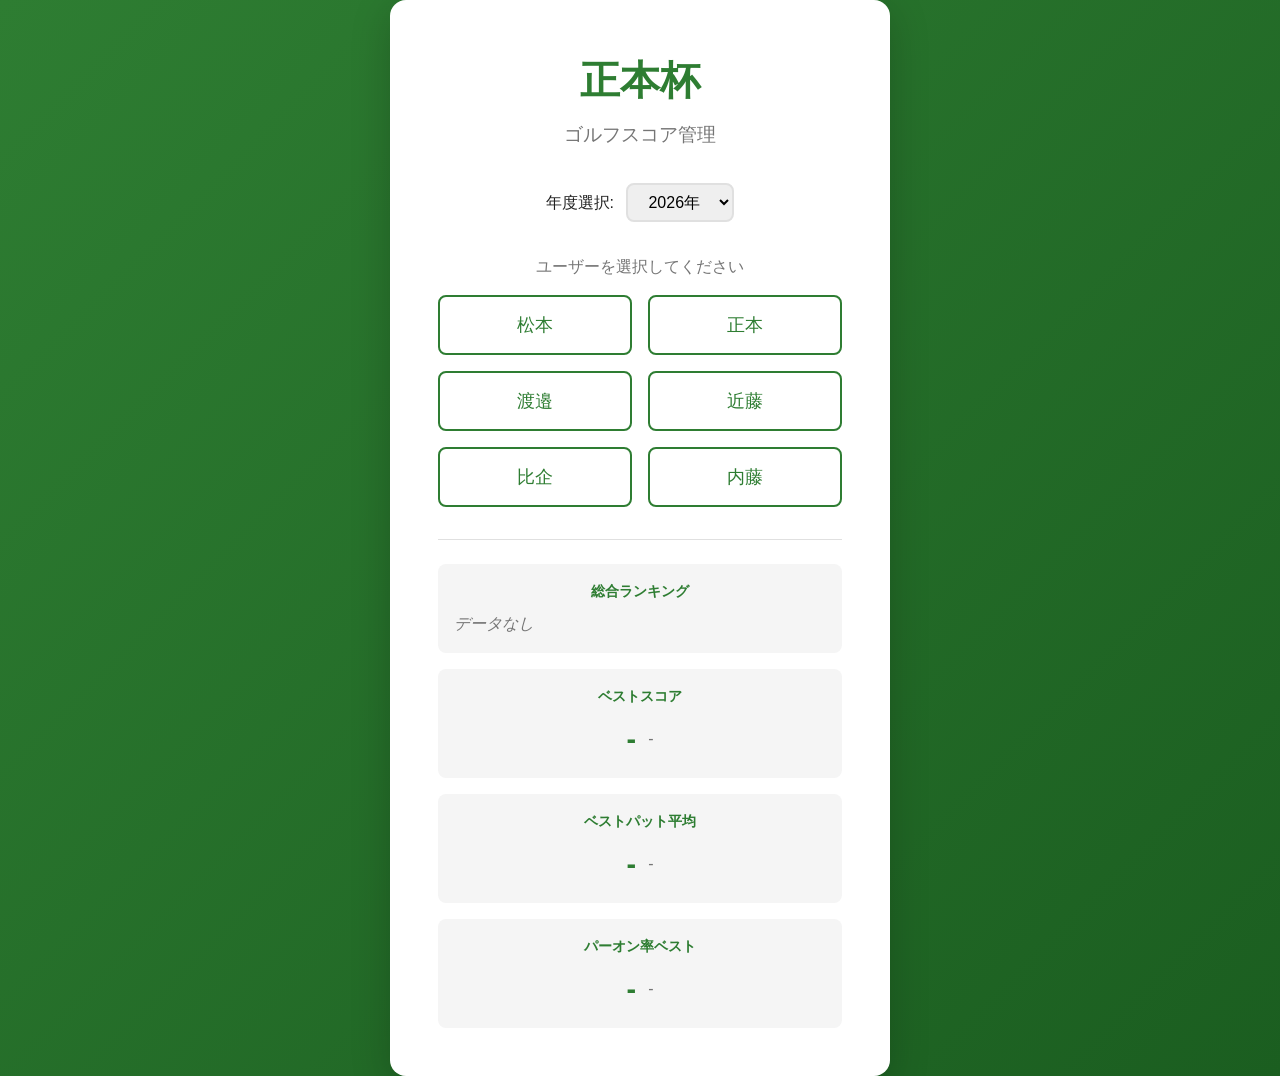
==== commit f435866e: "2026年度のルールを反映" ====
--- a/index.html
+++ b/index.html
@@ -3,14 +3,14 @@
 <head>
     <meta charset="UTF-8">
     <meta name="viewport" content="width=device-width, initial-scale=1.0">
-    <title>松本杯 ゴルフスコア管理</title>
+    <title>ゴルフスコア管理</title>
     <link rel="stylesheet" href="styles.css">
 </head>
 <body>
     <!-- ログイン画面 -->
     <div id="login-screen" class="screen">
         <div class="login-container">
-            <h1>松本杯</h1>
+            <h1>正本杯</h1>
             <h2>ゴルフスコア管理</h2>
             <div class="year-selector">
                 <label for="year-select">年度選択:</label>
@@ -45,6 +45,13 @@
                         <div class="login-stat-value">
                             <span id="login-best-putt" class="stat-number">-</span>
                             <span id="login-best-putt-holder" class="stat-holder">-</span>
+                        </div>
+                    </div>
+                    <div class="login-stat-item">
+                        <h4>パーオン率ベスト</h4>
+                        <div class="login-stat-value">
+                            <span id="login-best-paron" class="stat-number">-</span>
+                            <span id="login-best-paron-holder" class="stat-holder">-</span>
                         </div>
                     </div>
                 </div>
@@ -71,6 +78,7 @@
             <button class="tab-btn" data-tab="scores">スコア一覧</button>
             <button class="tab-btn" data-tab="my-input">スコア入力</button>
             <button class="tab-btn" data-tab="bulk-input">一括入力</button>
+            <button class="tab-btn" data-tab="handicap">ハンディキャップ</button>
             <button class="tab-btn" data-tab="awards">各賞・ルール</button>
             <button class="tab-btn" data-tab="help">操作方法</button>
         </nav>
@@ -80,17 +88,24 @@
             <section id="dashboard" class="tab-content active">
                 <div class="dashboard-grid">
                     <div class="card highlight-card">
-                        <h3>ベストスコア賞</h3>
+                        <h3>ベストスコア</h3>
                         <div class="award-display">
                             <span class="big-number" id="best-score-value">-</span>
                             <span class="award-holder" id="best-score-holder">-</span>
                         </div>
                     </div>
                     <div class="card highlight-card">
-                        <h3>パット平均ベスト賞</h3>
+                        <h3>パット平均ベスト</h3>
                         <div class="award-display">
                             <span class="big-number" id="best-putt-value">-</span>
                             <span class="award-holder" id="best-putt-holder">-</span>
+                        </div>
+                    </div>
+                    <div class="card highlight-card">
+                        <h3>パーオン率ベスト</h3>
+                        <div class="award-display">
+                            <span class="big-number" id="best-paron-value">-</span>
+                            <span class="award-holder" id="best-paron-holder">-</span>
                         </div>
                     </div>
                     <div class="card">
@@ -138,6 +153,12 @@
                             </ul>
                         </div>
                         <div class="achievement-item">
+                            <h4>アルバトロス達成者</h4>
+                            <ul id="albatross-list">
+                                <li class="no-data">達成者なし</li>
+                            </ul>
+                        </div>
+                        <div class="achievement-item">
                             <h4>イーグル達成者</h4>
                             <ul id="eagle-list">
                                 <li class="no-data">達成者なし</li>
@@ -149,24 +170,11 @@
 
             <!-- ランキング -->
             <section id="ranking" class="tab-content">
-                <div class="ranking-controls">
-                    <div class="radio-group">
-                        <label class="radio-label">
-                            <input type="radio" name="handicap-mode" value="with" checked>
-                            ハンディ適用
-                        </label>
-                        <label class="radio-label">
-                            <input type="radio" name="handicap-mode" value="without">
-                            ハンディなし
-                        </label>
-                    </div>
-                </div>
-
                 <div class="ranking-grid">
                     <div class="card">
-                        <h3>総合順位（平均スコア）</h3>
+                        <h3>総合順位（ネット - HC適用）</h3>
                         <p class="note">※3回以上参加者のみ</p>
-                        <table class="ranking-table" id="overall-ranking">
+                        <table class="ranking-table" id="overall-ranking-net">
                             <thead>
                                 <tr>
                                     <th>順位</th>
@@ -174,6 +182,22 @@
                                     <th>平均</th>
                                     <th>回数</th>
                                     <th>賞</th>
+                                </tr>
+                            </thead>
+                            <tbody></tbody>
+                        </table>
+                    </div>
+
+                    <div class="card">
+                        <h3>総合順位（グロス - HCなし）</h3>
+                        <p class="note">※3回以上参加者のみ</p>
+                        <table class="ranking-table" id="overall-ranking-gross">
+                            <thead>
+                                <tr>
+                                    <th>順位</th>
+                                    <th>名前</th>
+                                    <th>平均</th>
+                                    <th>回数</th>
                                 </tr>
                             </thead>
                             <tbody></tbody>
@@ -206,6 +230,39 @@
                                     <th>名前</th>
                                     <th>平均</th>
                                     <th>回数</th>
+                                </tr>
+                            </thead>
+                            <tbody></tbody>
+                        </table>
+                    </div>
+
+                    <div class="card">
+                        <h3>パーオン率ランキング⭐️</h3>
+                        <p class="note">※3回以上参加者のみ</p>
+                        <table class="ranking-table" id="paron-ranking">
+                            <thead>
+                                <tr>
+                                    <th>順位</th>
+                                    <th>名前</th>
+                                    <th>パーオン率(%)</th>
+                                    <th>回数</th>
+                                </tr>
+                            </thead>
+                            <tbody></tbody>
+                        </table>
+                    </div>
+
+                    <div class="card">
+                        <h3>平均スコア変化ランキング⭐️</h3>
+                        <p class="note">※昨年・今年とも3回以上参加者のみ（マイナスが上達）</p>
+                        <table class="ranking-table" id="score-change-ranking">
+                            <thead>
+                                <tr>
+                                    <th>順位</th>
+                                    <th>名前</th>
+                                    <th>昨年平均</th>
+                                    <th>今年平均</th>
+                                    <th>変化</th>
                                 </tr>
                             </thead>
                             <tbody></tbody>
@@ -286,6 +343,10 @@
                             <label for="my-input-putt">パット数:</label>
                             <input type="number" id="my-input-putt" placeholder="例: 36" min="10" max="80" inputmode="numeric">
                         </div>
+                        <div class="form-group">
+                            <label for="my-input-paron">パーオン率(%):</label>
+                            <input type="number" id="my-input-paron" placeholder="例: 66.7" min="0" max="100" step="0.1" inputmode="decimal">
+                        </div>
                     </div>
 
                     <div class="button-group">
@@ -340,6 +401,13 @@
                             <input type="number" id="hole-in-one-hole" placeholder="ホール番号" min="1" max="18" inputmode="numeric">
                         </div>
                         <div class="form-group">
+                            <label for="albatross-input">アルバトロス:</label>
+                            <select id="albatross-input">
+                                <option value="">なし</option>
+                            </select>
+                            <input type="number" id="albatross-hole" placeholder="ホール番号" min="1" max="18" inputmode="numeric">
+                        </div>
+                        <div class="form-group">
                             <label for="eagle-input">イーグル:</label>
                             <select id="eagle-input">
                                 <option value="">なし</option>
@@ -360,6 +428,28 @@
                         <button id="export-btn" class="btn-secondary">エクスポート</button>
                         <button id="import-btn" class="btn-secondary">インポート</button>
                         <input type="file" id="import-file" accept=".json" style="display: none;">
+                    </div>
+                </div>
+            </section>
+
+            <!-- ハンディキャップ -->
+            <section id="handicap" class="tab-content">
+                <div class="card">
+                    <h3>ハンディキャップ一覧</h3>
+                    <p class="help-text">直近20ラウンドのベスト8を基にWHS（ワールドハンディキャップシステム）で計算されます。</p>
+                    <p class="help-text"><strong>※2026年度〜：</strong>1月と6月に更新ボタンを押して、ハンディキャップを確定させてください。</p>
+                    <div class="button-group">
+                        <button id="update-handicap-btn" class="btn-primary">ハンディキャップを更新</button>
+                    </div>
+                    <div id="handicap-list" class="handicap-list">
+                        <!-- JSで動的に生成 -->
+                    </div>
+                </div>
+
+                <div class="card">
+                    <h3 id="handicap-detail-title">ハンディキャップ詳細</h3>
+                    <div id="handicap-detail" class="handicap-detail">
+                        <p class="no-data">ユーザーを選択してください</p>
                     </div>
                 </div>
             </section>
@@ -387,32 +477,45 @@
                 </div>
 
                 <div class="card">
-                    <h3>各賞</h3>
+                    <h3>カップ名の名前権利（2026年度〜）</h3>
+                    <p class="help-text">以下の優先順位で来年度のカップ名が決まります：</p>
+                    <ol class="rules-list">
+                        <li><strong>ベスト更新（80未満）</strong></li>
+                        <li><strong>アルバトロス達成者</strong></li>
+                        <li><strong>ホールインワン達成者</strong></li>
+                        <li><strong>イーグル達成者</strong></li>
+                        <li><strong>グロス1位</strong></li>
+                    </ol>
+                    <p class="note">※カップの帯に名前を書くのはグロスの1位</p>
+                </div>
+
+                <div class="card">
+                    <h3>各賞（HC込みアベレージ順位）</h3>
                     <table class="awards-table">
                         <tbody>
                             <tr class="gold">
-                                <td>優勝</td>
-                                <td>翌年の○○杯に名前が付く、トロフィー授与</td>
+                                <td>1位</td>
+                                <td>6位からラウンドの昼食代をプレゼントしてもらう ※</td>
                             </tr>
                             <tr class="silver">
-                                <td>準優勝</td>
-                                <td>6位からラウンドの昼食代を奢ってもらう ※</td>
+                                <td>2位</td>
+                                <td>5位からラウンドの昼食代をプレゼントしてもらう ※</td>
                             </tr>
-                            <tr class="bronze">
+                            <tr>
                                 <td>3位</td>
-                                <td>5位からラウンドの昼食代を奢ってもらう ※</td>
+                                <td>なし</td>
                             </tr>
                             <tr>
                                 <td>4位</td>
-                                <td>何もなし</td>
+                                <td>なし</td>
                             </tr>
                             <tr class="penalty">
                                 <td>5位</td>
-                                <td>3位のラウンドの昼食代を奢る ※</td>
+                                <td>2位にラウンドの昼食代をプレゼント ※</td>
                             </tr>
                             <tr class="penalty">
                                 <td>6位</td>
-                                <td>準優勝のラウンドの昼食代を奢る ※</td>
+                                <td>1位にラウンドの昼食代をプレゼント ※</td>
                             </tr>
                         </tbody>
                     </table>
@@ -420,17 +523,20 @@
                 </div>
 
                 <div class="card">
-                    <h3>特別賞</h3>
+                    <h3>特別賞（2026年度〜）</h3>
                     <div class="special-awards">
                         <div class="special-award-item">
-                            <h4>ベストスコア賞</h4>
-                            <p>参加者全員から1,000円集めて6,000円ぐらいのゴルフボールをプレゼント（受賞者が好きなゴルフボールを選べる）</p>
+                            <h4>⭐️ パーオン率ランキング1位</h4>
+                            <p>今年のラウンドのパーオン率が最も高い人に贈られる賞</p>
+                            <p class="note"><strong>賞品：</strong>ご要望のゴルフボール（5,000円〜6,000円相当）</p>
                         </div>
                         <div class="special-award-item">
-                            <h4>平均パット数ランキング1位</h4>
-                            <p>参加者全員から1,000円集めて6,000円ぐらいのゴルフボールをプレゼント（受賞者が好きなゴルフボールを選べる）</p>
-                        </div>
-                    </div>
+                            <h4>⭐️ 平均誤差賞</h4>
+                            <p>昨年度と今年度の平均を比較し、スコアが一番上がった人（最も上達した人）に贈られる賞</p>
+                            <p class="note"><strong>賞品：</strong>ご要望のゴルフボール（5,000円〜6,000円相当）</p>
+                        </div>
+                    </div>
+                    <p class="note">※2025年度までのベストスコア賞・平均パット数ランキング1位は廃止されました</p>
                 </div>
 
                 <div class="card">
@@ -443,11 +549,11 @@
                 </div>
 
                 <div class="card">
-                    <h3>ハンディキャップ設定</h3>
-                    <div id="handicap-settings" class="handicap-settings">
-                        <!-- JSで動的に生成 -->
-                    </div>
-                    <button id="save-handicap-btn" class="btn-primary">ハンディキャップを保存</button>
+                    <h3>ハンディキャップについて（2026年度〜）</h3>
+                    <p><strong>算出タイミング：</strong>年2回（1月開始時、6月）</p>
+                    <p>ハンディキャップは直近20ラウンドのベスト8から自動計算されます。</p>
+                    <p>「ハンディキャップ」画面で「更新」ボタンを押すと、現在のスコアから再計算されます。</p>
+                    <p class="note">※1月と6月に更新ボタンを押して、ハンディキャップを確定させてください</p>
                 </div>
             </section>
 
@@ -457,38 +563,59 @@
                     <h3>基本的な使い方</h3>
                     <div class="help-section">
                         <h4>1. ログイン</h4>
-                        <p>トップ画面で自分の名前をタップしてログインします。</p>
+                        <p>トップ画面で自分の名前をタップしてログインします。ログイン画面では各ランキングのトップと達成者を確認できます。</p>
                     </div>
                     <div class="help-section">
                         <h4>2. スコアの入力方法</h4>
                         <ul class="rules-list">
-                            <li><strong>スコア入力</strong>: 自分のスコアだけを簡単に入力できます</li>
-                            <li><strong>一括入力</strong>: 全員のスコアをまとめて入力できます（幹事向け）</li>
+                            <li><strong>スコア入力</strong>: 自分のスコア、パット数、パーオン率（%）を簡単に入力できます</li>
+                            <li><strong>一括入力</strong>: 全員のスコア、パット数、パーオン率（%）をまとめて入力できます（幹事向け）</li>
+                            <li>ホールインワン、イーグル、アルバトロスは一括入力画面で記録できます</li>
                         </ul>
                     </div>
                     <div class="help-section">
                         <h4>3. スコアの編集・削除</h4>
                         <p>「スコア一覧」で編集したいラウンドの「編集」ボタンをタップすると、一括入力画面で修正できます。</p>
                     </div>
+                    <div class="help-section">
+                        <h4>4. ハンディキャップについて</h4>
+                        <p>ハンディキャップは<strong>WHS（ワールドハンディキャップシステム）</strong>により自動計算されます。スコアを保存すると自動的に更新されます。</p>
+                        <p>年2回（1月・6月）は「ハンディキャップ」タブの「ハンディキャップを更新」ボタンで固定値を設定します。</p>
+                    </div>
                 </div>
 
                 <div class="card">
                     <h3>各画面の説明</h3>
                     <div class="help-section">
                         <h4>ダッシュボード</h4>
-                        <p>ベストスコア賞、パット平均ベスト賞の現在の1位と、自分の成績を確認できます。</p>
+                        <p>ベストスコア、パット平均ベスト、パーオン率ベストの現在の1位と、自分の成績、総合ランキングを確認できます。</p>
+                        <p>ホールインワン、イーグル、アルバトロスの達成者も表示されます。</p>
                     </div>
                     <div class="help-section">
                         <h4>ランキング</h4>
-                        <p>総合順位、ベストスコアランキング、パット平均ランキングを確認できます。ハンディキャップの適用有無を切り替えられます。</p>
+                        <p>以下のランキングを確認できます：</p>
+                        <ul class="rules-list">
+                            <li><strong>総合順位（ネット）</strong>: ハンディキャップ適用後の平均スコアランキング</li>
+                            <li><strong>総合順位（グロス）</strong>: ハンディキャップなしの平均スコアランキング</li>
+                            <li><strong>ベストスコア</strong>: 最高スコアのランキング</li>
+                            <li><strong>パット平均</strong>: 平均パット数のランキング</li>
+                            <li><strong>⭐️ パーオン率</strong>: パーオン率の高い順ランキング（2026年度〜）</li>
+                            <li><strong>⭐️ 平均スコア変化</strong>: 昨年度と比較して最も上達した人のランキング（2026年度〜）</li>
+                        </ul>
                     </div>
                     <div class="help-section">
                         <h4>スコア一覧</h4>
-                        <p>全ラウンドのスコアを一覧で確認できます。ユーザーやコースでフィルタリングも可能です。</p>
+                        <p>全ラウンドのスコア、パット数、パーオン率（%）を一覧で確認できます。ユーザーやコースでフィルタリングも可能です。</p>
+                        <p>参加人数3名未満のラウンドは薄く表示され、ランキングには反映されません。</p>
+                    </div>
+                    <div class="help-section">
+                        <h4>ハンディキャップ</h4>
+                        <p>全ユーザーのハンディキャップインデックスを確認できます。ユーザー名をタップすると詳細（対象ラウンド数、ベスト8スコア）が表示されます。</p>
+                        <p>「ハンディキャップを更新」ボタンで、年2回（1月・6月）に現在のHCを固定できます。</p>
                     </div>
                     <div class="help-section">
                         <h4>各賞・ルール</h4>
-                        <p>大会のルールと各賞の内容、ハンディキャップ設定、カップ名の変更ができます。</p>
+                        <p>大会のルールと各賞の内容（2026年度対応）、特別賞、カップ名の名前権利、カップ名の変更ができます。</p>
                     </div>
                 </div>
 
@@ -496,15 +623,16 @@
                     <h3>データ共有について</h3>
                     <div class="help-section">
                         <h4>最新データの取得</h4>
-                        <p>画面上部の「<strong>最新データ取得</strong>」ボタンをタップすると、他の端末で更新されたデータを取得できます。</p>
-                    </div>
-                    <div class="help-section">
-                        <h4>データの共有方法</h4>
-                        <p>スコアを保存すると、画面下部に通知が表示されます。「<strong>S3用データをダウンロード</strong>」をタップしてファイルを保存し、S3にアップロードすると他の端末と共有できます。</p>
+                        <p>画面上部の「<strong>最新データ取得</strong>」ボタンをタップすると、AWS S3から最新データを取得できます。他の端末で更新されたデータが反映されます。</p>
+                    </div>
+                    <div class="help-section">
+                        <h4>データの自動同期</h4>
+                        <p>スコアを保存すると、自動的にAWS S3に同期されます。他の端末では「最新データ取得」をタップすると最新の状態になります。</p>
+                        <p>年度別にデータが管理されており、画面上部で年度を切り替えられます。</p>
                     </div>
                     <div class="help-section">
                         <h4>データのバックアップ</h4>
-                        <p>「一括入力」画面の「エクスポート」でデータをファイルに保存できます。「インポート」で復元できます。</p>
+                        <p>「一括入力」画面の「エクスポート」でデータをJSON形式でファイルに保存できます。「インポート」で復元できます。</p>
                     </div>
                     <div class="help-section">
                         <h4>有効なラウンド</h4>
@@ -516,11 +644,20 @@
                     <h3>設定について</h3>
                     <div class="help-section">
                         <h4>カップ名の変更</h4>
-                        <p>「各賞・ルール」画面で年度ごとのカップ名を変更できます。優勝者の名前が翌年のカップ名になります。</p>
-                    </div>
-                    <div class="help-section">
-                        <h4>ハンディキャップ設定</h4>
-                        <p>「各賞・ルール」画面で各ユーザーのハンディキャップを設定できます。</p>
+                        <p>「各賞・ルール」画面で年度ごとのカップ名を変更できます。</p>
+                        <p>カップ名の名前権利は以下の優先順位で決まります：</p>
+                        <ul class="rules-list">
+                            <li>1. ベストスコア更新（80未満）</li>
+                            <li>2. アルバトロス達成</li>
+                            <li>3. ホールインワン達成</li>
+                            <li>4. イーグル達成</li>
+                            <li>5. グロス1位（ハンディキャップなし）</li>
+                        </ul>
+                    </div>
+                    <div class="help-section">
+                        <h4>ハンディキャップについて</h4>
+                        <p>ハンディキャップはWHSにより自動計算されます。直近20ラウンドのベスト8から算出されます。</p>
+                        <p>年2回（1月・6月）は「ハンディキャップ」タブの「ハンディキャップを更新」ボタンで、その時点のHCを固定できます。</p>
                     </div>
                 </div>
 
@@ -532,15 +669,31 @@
                     </div>
                     <div class="help-section">
                         <h4>Q: 他の人のスコアを入力したい</h4>
-                        <p>A: 「一括入力」画面で全員分のスコアを入力できます。</p>
+                        <p>A: 「一括入力」画面で全員分のスコア、パット数、パーオン率（%）を入力できます。</p>
                     </div>
                     <div class="help-section">
                         <h4>Q: 他の端末で入力したデータが表示されない</h4>
-                        <p>A: 画面上部の「最新データ取得」ボタンをタップしてください。</p>
+                        <p>A: 画面上部の「最新データ取得」ボタンをタップしてください。AWS S3から最新データが取得されます。</p>
                     </div>
                     <div class="help-section">
                         <h4>Q: カップ名を変更したい</h4>
                         <p>A: 「各賞・ルール」画面の「カップ名設定」でカップ名を変更できます。</p>
+                    </div>
+                    <div class="help-section">
+                        <h4>Q: ハンディキャップはどう計算されるの？</h4>
+                        <p>A: WHS（ワールドハンディキャップシステム）により、直近20ラウンドのベスト8から自動計算されます。スコアを保存すると自動更新されます。</p>
+                    </div>
+                    <div class="help-section">
+                        <h4>Q: パーオン率はどう入力するの？</h4>
+                        <p>A: パーオン率を%（パーセント）で入力してください（例: 66.7）。3回以上参加した人のみランキングに表示されます。</p>
+                    </div>
+                    <div class="help-section">
+                        <h4>Q: 昨年度のデータを見たい</h4>
+                        <p>A: 画面上部の年度選択で切り替えられます。年度ごとにデータが管理されています。</p>
+                    </div>
+                    <div class="help-section">
+                        <h4>Q: ホールインワンやイーグルはどう記録するの？</h4>
+                        <p>A: 「一括入力」画面の「特別記録」セクションで、ホールインワン、イーグル、アルバトロスを記録できます。</p>
                     </div>
                 </div>
             </section>
--- a/styles.css
+++ b/styles.css
@@ -598,6 +598,12 @@
     color: var(--text-secondary);
 }
 
+.handicap-value {
+    font-size: 0.7rem;
+    color: var(--primary-color);
+    font-weight: bold;
+}
+
 .not-participated {
     color: var(--text-secondary);
 }
@@ -669,12 +675,13 @@
     display: flex;
     align-items: center;
     gap: 0.5rem;
-    flex-wrap: wrap;
+    flex-wrap: nowrap;
 }
 
 .special-input .form-group label {
     margin-bottom: 0;
-    min-width: 100px;
+    min-width: 110px;
+    white-space: nowrap;
 }
 
 .special-input select,
@@ -1372,3 +1379,107 @@
 .btn-refresh:hover {
     background: #0d47a1;
 }
+
+/* ハンディキャップ画面 */
+.handicap-list {
+    display: flex;
+    flex-direction: column;
+    gap: 0.5rem;
+}
+
+.handicap-item {
+    display: grid;
+    grid-template-columns: 1fr auto auto;
+    gap: 1rem;
+    padding: 1rem;
+    background: var(--card-bg);
+    border: 1px solid var(--border-color);
+    border-radius: 8px;
+    cursor: pointer;
+    transition: all 0.3s ease;
+}
+
+.handicap-item:hover {
+    background: var(--background);
+    box-shadow: 0 2px 8px rgba(0,0,0,0.1);
+}
+
+.handicap-user {
+    font-weight: bold;
+    font-size: 1.1rem;
+}
+
+.handicap-index {
+    font-size: 1.5rem;
+    font-weight: bold;
+    color: var(--primary-color);
+}
+
+.handicap-rounds {
+    color: var(--text-secondary);
+    align-self: center;
+}
+
+.handicap-detail {
+    margin-top: 1rem;
+}
+
+.handicap-summary {
+    display: grid;
+    grid-template-columns: repeat(auto-fit, minmax(200px, 1fr));
+    gap: 1rem;
+    margin-bottom: 1.5rem;
+}
+
+.summary-item {
+    display: flex;
+    flex-direction: column;
+    padding: 1rem;
+    background: var(--background);
+    border-radius: 8px;
+}
+
+.summary-label {
+    font-size: 0.85rem;
+    color: var(--text-secondary);
+    margin-bottom: 0.5rem;
+}
+
+.summary-value {
+    font-size: 1.5rem;
+    font-weight: bold;
+    color: var(--primary-color);
+}
+
+.best-scores-table {
+    width: 100%;
+    border-collapse: collapse;
+    margin-top: 1rem;
+}
+
+.best-scores-table th,
+.best-scores-table td {
+    padding: 0.75rem;
+    text-align: left;
+    border-bottom: 1px solid var(--border-color);
+}
+
+.best-scores-table th {
+    background: var(--background);
+    font-weight: bold;
+}
+
+.best-scores-table tbody tr:hover {
+    background: var(--background);
+}
+
+/* スコア変化の色分け */
+.score-improved {
+    color: var(--primary-color);
+    font-weight: bold;
+}
+
+.score-worse {
+    color: var(--danger);
+    font-weight: bold;
+}
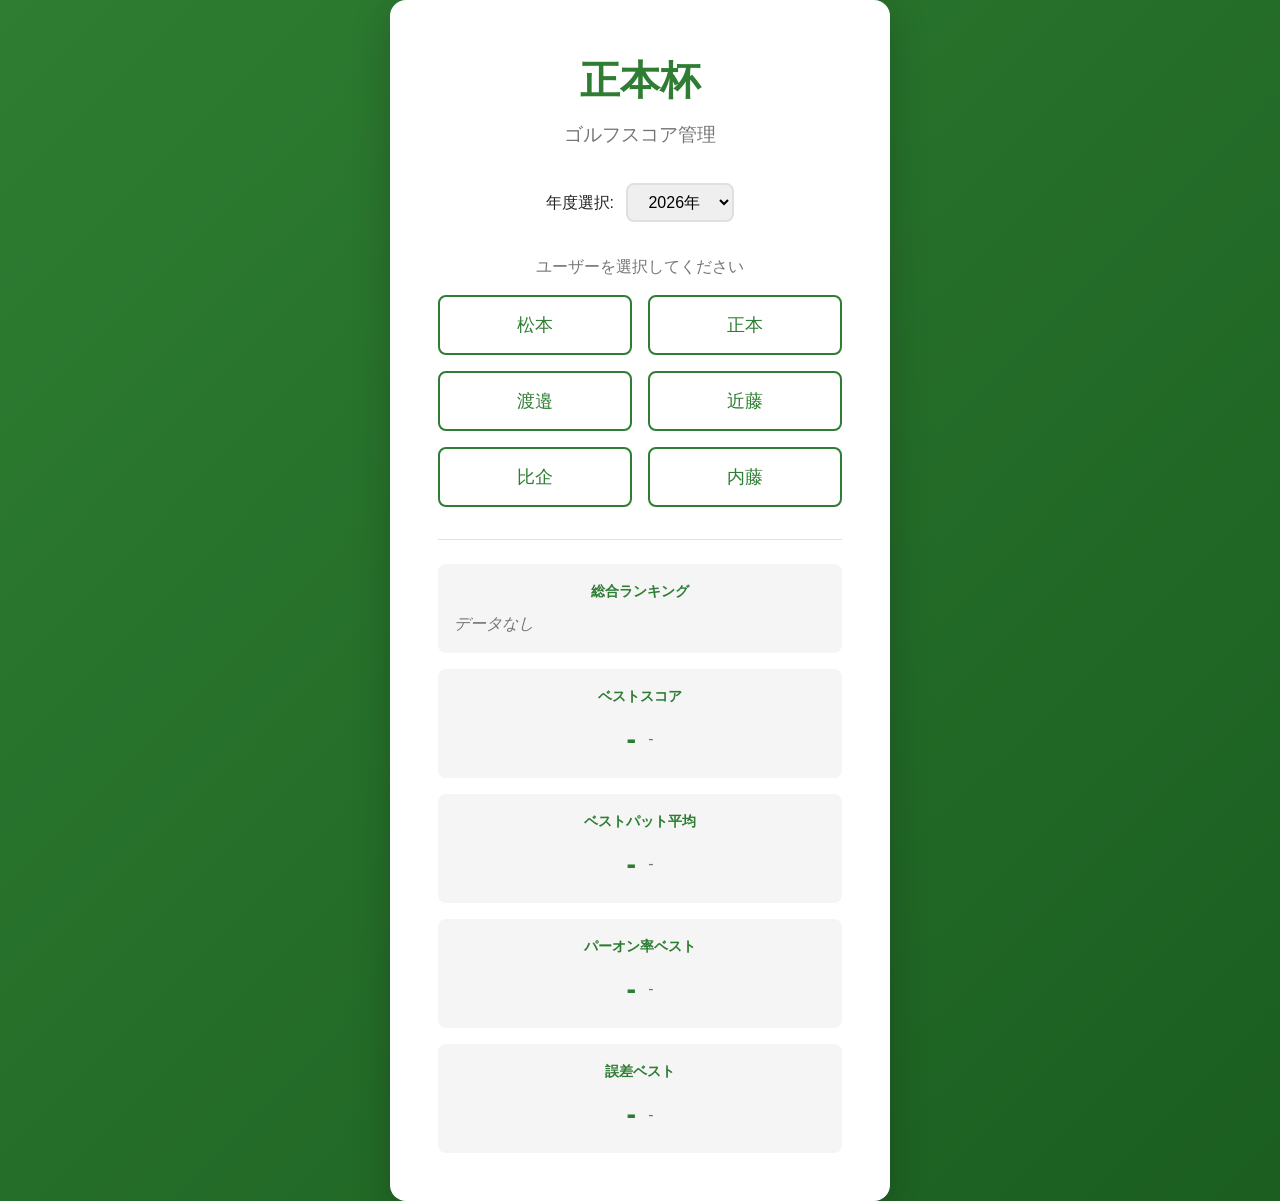
==== commit a7630bfa: "動作不具合を修正" ====
--- a/index.html
+++ b/index.html
@@ -54,6 +54,13 @@
                             <span id="login-best-paron-holder" class="stat-holder">-</span>
                         </div>
                     </div>
+                    <div class="login-stat-item">
+                        <h4>誤差ベスト</h4>
+                        <div class="login-stat-value">
+                            <span id="login-best-improvement" class="stat-number">-</span>
+                            <span id="login-best-improvement-holder" class="stat-holder">-</span>
+                        </div>
+                    </div>
                 </div>
             </div>
         </div>
@@ -238,13 +245,16 @@
 
                     <div class="card">
                         <h3>パーオン率ランキング⭐️</h3>
-                        <p class="note">※3回以上参加者のみ</p>
+                        <p class="note">※3回以上参加者のみ（Par3:4H, Par4:10H, Par5:4Hの重み付け平均）</p>
                         <table class="ranking-table" id="paron-ranking">
                             <thead>
                                 <tr>
                                     <th>順位</th>
                                     <th>名前</th>
-                                    <th>パーオン率(%)</th>
+                                    <th>Par3</th>
+                                    <th>Par4</th>
+                                    <th>Par5</th>
+                                    <th>総合</th>
                                     <th>回数</th>
                                 </tr>
                             </thead>
@@ -343,9 +353,22 @@
                             <label for="my-input-putt">パット数:</label>
                             <input type="number" id="my-input-putt" placeholder="例: 36" min="10" max="80" inputmode="numeric">
                         </div>
-                        <div class="form-group">
-                            <label for="my-input-paron">パーオン率(%):</label>
-                            <input type="number" id="my-input-paron" placeholder="例: 66.7" min="0" max="100" step="0.1" inputmode="decimal">
+                        <div class="form-group paron-group">
+                            <label>パーオン率(%):</label>
+                            <div class="paron-inputs">
+                                <div class="paron-input-item">
+                                    <span>Par3</span>
+                                    <input type="number" id="my-input-paron-par3" placeholder="0" min="0" max="100" step="0.1" inputmode="decimal">
+                                </div>
+                                <div class="paron-input-item">
+                                    <span>Par4</span>
+                                    <input type="number" id="my-input-paron-par4" placeholder="0" min="0" max="100" step="0.1" inputmode="decimal">
+                                </div>
+                                <div class="paron-input-item">
+                                    <span>Par5</span>
+                                    <input type="number" id="my-input-paron-par5" placeholder="0" min="0" max="100" step="0.1" inputmode="decimal">
+                                </div>
+                            </div>
                         </div>
                     </div>
 
@@ -568,8 +591,9 @@
                     <div class="help-section">
                         <h4>2. スコアの入力方法</h4>
                         <ul class="rules-list">
-                            <li><strong>スコア入力</strong>: 自分のスコア、パット数、パーオン率（%）を簡単に入力できます</li>
-                            <li><strong>一括入力</strong>: 全員のスコア、パット数、パーオン率（%）をまとめて入力できます（幹事向け）</li>
+                            <li><strong>スコア入力</strong>: 自分のスコア、パット数、パーオン率（Par3/Par4/Par5別、%）を簡単に入力できます</li>
+                            <li><strong>一括入力</strong>: 全員のスコア、パット数、パーオン率（Par3/Par4/Par5別、%）をまとめて入力できます（幹事向け）</li>
+                            <li>パーオン率は楽天ゴルフスコアに表示されるPar3/Par4/Par5それぞれの値を入力してください</li>
                             <li>ホールインワン、イーグル、アルバトロスは一括入力画面で記録できます</li>
                         </ul>
                     </div>
@@ -685,7 +709,7 @@
                     </div>
                     <div class="help-section">
                         <h4>Q: パーオン率はどう入力するの？</h4>
-                        <p>A: パーオン率を%（パーセント）で入力してください（例: 66.7）。3回以上参加した人のみランキングに表示されます。</p>
+                        <p>A: 楽天ゴルフスコアに表示されるPar3/Par4/Par5それぞれのパーオン率（%）を入力してください。総合パーオン率は自動計算されます（Par3:4H、Par4:10H、Par5:4Hの重み付け平均）。3回以上参加した人のみランキングに表示されます。</p>
                     </div>
                     <div class="help-section">
                         <h4>Q: 昨年度のデータを見たい</h4>
--- a/styles.css
+++ b/styles.css
@@ -665,6 +665,51 @@
     margin-bottom: 0.5rem;
 }
 
+/* パーオン率入力（Par3/Par4/Par5） */
+.paron-group {
+    flex-direction: column;
+    align-items: flex-start !important;
+}
+
+.paron-inputs {
+    display: flex;
+    gap: 0.5rem;
+    flex-wrap: wrap;
+    width: 100%;
+}
+
+.paron-input-item {
+    display: flex;
+    align-items: center;
+    gap: 0.25rem;
+}
+
+.paron-input-item span {
+    font-size: 0.85rem;
+    color: var(--text-secondary);
+    min-width: 35px;
+}
+
+.paron-input-item input {
+    width: 70px;
+    padding: 0.4rem;
+    text-align: center;
+}
+
+/* 一括入力用パーオン率 */
+.paron-bulk-inputs {
+    display: flex;
+    gap: 0.25rem;
+    margin-bottom: 0.5rem;
+}
+
+.paron-bulk-inputs input {
+    width: 60px;
+    padding: 0.4rem;
+    text-align: center;
+    font-size: 0.85rem;
+}
+
 .special-input {
     display: grid;
     grid-template-columns: repeat(auto-fit, minmax(300px, 1fr));
